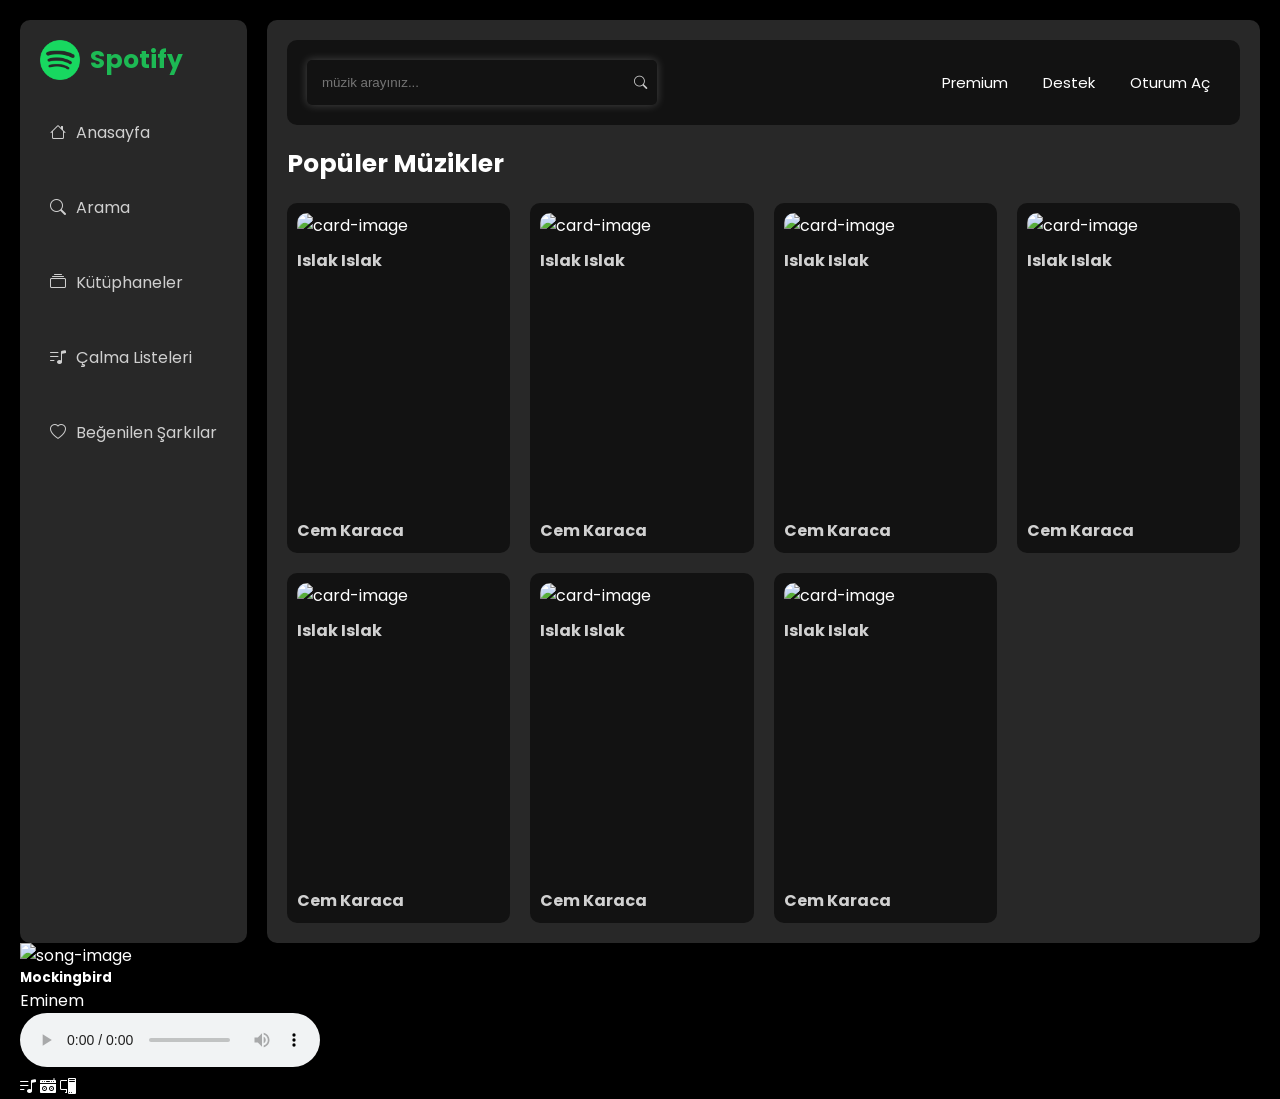
==== js/2-projeler/spotify-clone/index.html @ 463ed9a8 "spotify clone aside main" ====
<!doctype html>
<html lang="en">
  <head>
    <meta charset="UTF-8" />
    <meta name="viewport" content="width=device-width, initial-scale=1.0" />
    <title>Spotify Clone</title>

    <!-- Css Link -->
    <link rel="stylesheet" href="./styles/style.css" />

    <!-- Bs Icon CDN -->
    <link
      rel="stylesheet"
      href="https://cdn.jsdelivr.net/npm/bootstrap-icons@1.13.1/font/bootstrap-icons.min.css"
    />
  </head>
  <body>
    <!-- Layout -->
    <section class="layout">
      <!-- Aside -->
      <aside>
        <!-- Logo -->
        <figure>
          <img src="./images/logo.png" alt="logo" />
          <span>Spotify</span>
        </figure>

        <!-- Navigation -->
        <nav>
          <!-- Navitaion Item-1 -->
          <a href="#" class="nav-item">
            <i class="bi bi-house"></i>
            <span>Anasayfa</span>
          </a>

          <!-- Navitaion Item-2 -->
          <a href="#" class="nav-item">
            <i class="bi bi-search"></i>
            <span>Arama</span>
          </a>

          <!-- Navitaion Item-1 -->
          <a href="#" class="nav-item">
            <i class="bi bi-collection"></i>
            <span>Kütüphaneler</span>
          </a>

          <!-- Navitaion Item-1 -->
          <a href="#" class="nav-item">
            <i class="bi bi-music-note-list"></i>
            <span>Çalma Listeleri</span>
          </a>

          <!-- Navitaion Item-1 -->
          <a href="#" class="nav-item">
            <i class="bi bi-heart"></i>
            <span>Beğenilen Şarkılar</span>
          </a>
        </nav>
      </aside>

      <!-- Main -->
      <main>
        <!-- Header -->
        <header>
          <!-- Form -->
          <form>
            <input type="search" placeholder="müzik arayınız..." />
            <button>
              <i class="bi bi-search"></i>
            </button>
          </form>

          <!-- Nav -->
          <nav>
            <a href="#">Premium</a>
            <a href="#">Destek</a>
            <a href="#">Oturum Aç</a>
          </nav>
        </header>

        <!-- Results Section -->
        <section>
          <!-- Title -->
          <h1 id="title">Popüler Müzikler</h1>

          <!-- Music List -->
          <div id="music-list">
            <!-- Card-1 -->
            <div class="card">
              <figure>
                <img
                  src="https://is1-ssl.mzstatic.com/image/thumb/Music114/v4/72/bf/3c/72bf3c78-f0b4-e5ef-2b86-31c46a2c3979/cover.jpg/400x400cc.jpg"
                  alt="card-image"
                />

                <div class="play-icon">
                  <i class="bi bi-play-fill"></i>
                </div>
              </figure>

              <div class="card-info">
                <h4>Islak Islak</h4>
                <h4>Cem Karaca</h4>
              </div>
            </div>

            <!-- Card-2 -->
            <div class="card">
              <figure>
                <img
                  src="https://is1-ssl.mzstatic.com/image/thumb/Music114/v4/72/bf/3c/72bf3c78-f0b4-e5ef-2b86-31c46a2c3979/cover.jpg/400x400cc.jpg"
                  alt="card-image"
                />

                <div class="play-icon">
                  <i class="bi bi-play-fill"></i>
                </div>
              </figure>

              <div class="card-info">
                <h4>Islak Islak</h4>
                <h4>Cem Karaca</h4>
              </div>
            </div>

            <!-- Card-3 -->
            <div class="card">
              <figure>
                <img
                  src="https://is1-ssl.mzstatic.com/image/thumb/Music114/v4/72/bf/3c/72bf3c78-f0b4-e5ef-2b86-31c46a2c3979/cover.jpg/400x400cc.jpg"
                  alt="card-image"
                />

                <div class="play-icon">
                  <i class="bi bi-play-fill"></i>
                </div>
              </figure>

              <div class="card-info">
                <h4>Islak Islak</h4>
                <h4>Cem Karaca</h4>
              </div>
            </div>

            <!-- Card-4 -->
            <div class="card">
              <figure>
                <img
                  src="https://is1-ssl.mzstatic.com/image/thumb/Music114/v4/72/bf/3c/72bf3c78-f0b4-e5ef-2b86-31c46a2c3979/cover.jpg/400x400cc.jpg"
                  alt="card-image"
                />

                <div class="play-icon">
                  <i class="bi bi-play-fill"></i>
                </div>
              </figure>

              <div class="card-info">
                <h4>Islak Islak</h4>
                <h4>Cem Karaca</h4>
              </div>
            </div>

            <!-- Card-5 -->
            <div class="card">
              <figure>
                <img
                  src="https://is1-ssl.mzstatic.com/image/thumb/Music114/v4/72/bf/3c/72bf3c78-f0b4-e5ef-2b86-31c46a2c3979/cover.jpg/400x400cc.jpg"
                  alt="card-image"
                />

                <div class="play-icon">
                  <i class="bi bi-play-fill"></i>
                </div>
              </figure>

              <div class="card-info">
                <h4>Islak Islak</h4>
                <h4>Cem Karaca</h4>
              </div>
            </div>

            <!-- Card-6 -->
            <div class="card">
              <figure>
                <img
                  src="https://is1-ssl.mzstatic.com/image/thumb/Music114/v4/72/bf/3c/72bf3c78-f0b4-e5ef-2b86-31c46a2c3979/cover.jpg/400x400cc.jpg"
                  alt="card-image"
                />

                <div class="play-icon">
                  <i class="bi bi-play-fill"></i>
                </div>
              </figure>

              <div class="card-info">
                <h4>Islak Islak</h4>
                <h4>Cem Karaca</h4>
              </div>
            </div>

            <!-- Card-7 -->
            <div class="card">
              <figure>
                <img
                  src="https://is1-ssl.mzstatic.com/image/thumb/Music114/v4/72/bf/3c/72bf3c78-f0b4-e5ef-2b86-31c46a2c3979/cover.jpg/400x400cc.jpg"
                  alt="card-image"
                />

                <div class="play-icon">
                  <i class="bi bi-play-fill"></i>
                </div>
              </figure>

              <div class="card-info">
                <h4>Islak Islak</h4>
                <h4>Cem Karaca</h4>
              </div>
            </div>
          </div>
        </section>
      </main>
    </section>

    <!-- Player -->
    <section class="player">
      <!-- Info -->
      <div class="info">
        <!-- ımage -->
        <img
          src="https://is1-ssl.mzstatic.com/image/thumb/Music128/v4/99/4a/a6/994aa6ee-8232-c580-a7a4-1d4dfd602511/00602498648841.rgb.jpg/400x400cc.jpg"
          alt="song-image"
        />

        <!-- Songs Detail -->
        <div>
          <h5>Mockingbird</h5>
          <p>Eminem</p>
        </div>
      </div>

      <!-- Audio -->
      <audio
        src="https://audio-ssl.itunes.apple.com/itunes-assets/AudioPreview125/v4/65/c6/15/65c61537-1c2f-e2bd-0f26-2ed9818fb86f/mzaf_9317418265960662555.plus.aac.ep.m4a"
        controls
      ></audio>

      <!-- Icons -->
      <div class="icons">
        <i class="bi bi-music-note-list"></i>
        <i class="bi bi-boombox-fill"></i>
        <i class="bi bi-pc-display"></i>
      </div>
    </section>
  </body>
</html>
---- js/2-projeler/spotify-clone/styles/style.css ----
@import url("https://fonts.googleapis.com/css2?family=Poppins:ital,wght@0,100;0,200;0,300;0,400;0,500;0,600;0,700;0,800;0,900;1,100;1,200;1,300;1,400;1,500;1,600;1,700;1,800;1,900&display=swap");
* {
  margin: 0;
  padding: 0;
  box-sizing: border-box;
  border: none;
  outline: none;
  list-style: none;
  text-decoration: none;
}

aside {
  background-color: #282828;
  padding: 20px;
  border-radius: 10px;
}
aside figure {
  display: flex;
  align-items: center;
  gap: 10px;
}
aside figure img {
  width: 40px;
}
aside figure span {
  font-size: 25px;
  font-weight: bold;
  color: #1db954;
}
@media (max-width: 992px) {
  aside figure span {
    display: none;
  }
}
aside nav {
  display: flex;
  flex-direction: column;
  margin-top: 30px;
  gap: 30px;
}
aside nav .nav-item {
  display: flex;
  align-items: center;
  gap: 10px;
  padding: 10px;
  white-space: nowrap;
  color: rgba(255, 255, 255, 0.78);
  border-radius: 10px;
}
aside nav .nav-item:hover {
  background-color: #1db954;
  color: #121212;
}
@media (max-width: 992px) {
  aside nav .nav-item i {
    font-size: 20px;
  }
}
@media (max-width: 992px) {
  aside nav .nav-item span {
    display: none;
  }
}

main {
  background-color: #282828;
  width: 100%;
  height: 100%;
  padding: 20px;
  overflow-y: auto;
  border-radius: 10px;
  display: flex;
  flex-direction: column;
}
main header {
  background-color: #121212;
  display: flex;
  justify-content: space-between;
  align-items: center;
  padding: 20px;
  border-radius: 10px;
  gap: 20px;
}
main header form {
  display: flex;
  align-items: center;
  width: 100%;
  max-width: 350px;
  border-radius: 5px;
  box-shadow: 0 0 10px rgba(255, 255, 255, 0.221);
}
@media (max-width: 992px) {
  main header form {
    max-width: unset;
  }
}
main header form input {
  background-color: transparent;
  padding: 15px;
  color: rgba(255, 255, 255, 0.78);
  width: 100%;
}
main header form button {
  background-color: transparent;
  color: rgba(255, 255, 255, 0.78);
  cursor: pointer;
  margin-right: 10px;
}
main header nav {
  display: flex;
  align-items: center;
  gap: 15px;
}
@media (max-width: 992px) {
  main header nav {
    display: none;
  }
}
main header nav a {
  color: white;
  font-size: 15px;
  white-space: nowrap;
  padding: 10px;
}
main section #title {
  font-size: 25px;
  margin: 20px 0;
}
main section #music-list {
  display: grid;
  grid-template-columns: repeat(auto-fit, minmax(200px, 1fr));
  gap: 20px;
  position: relative;
}
main section #music-list .card {
  background-color: #121212;
  padding: 10px;
  border-radius: 10px;
  display: flex;
  flex-direction: column;
  height: 350px;
}
@media (max-width: 768px) {
  main section #music-list .card {
    height: -moz-fit-content !important;
    height: fit-content !important;
  }
}
main section #music-list .card:hover .play-icon {
  opacity: 1;
  bottom: 20px;
}
main section #music-list .card figure {
  position: relative;
}
main section #music-list .card figure img {
  width: 100%;
  border-radius: 10px;
}
main section #music-list .card figure .play-icon {
  position: absolute;
  right: 10px;
  bottom: -20px;
  background-color: #1db954;
  height: 40px;
  width: 40px;
  border-radius: 50%;
  display: grid;
  place-items: center;
  font-size: 23px;
  cursor: pointer;
  transition: all 0.3s ease;
  opacity: 0;
}
main section #music-list .card figure .play-icon:hover {
  background: #0c6d32;
  transform: rotate(360deg) scale(1.1);
}
main section #music-list .card .card-info {
  margin-top: 10px;
  height: 100%;
  display: flex;
  flex-direction: column;
  justify-content: space-between;
  gap: 10px;
}
main section #music-list .card .card-info h4 {
  color: #d1d1d1;
}

body {
  font-family: "Poppins", sans-serif;
  background-color: black;
  color: white;
  height: 100vh;
  padding: 20px;
}

.layout {
  display: flex;
  gap: 20px;
}/*# sourceMappingURL=style.css.map */
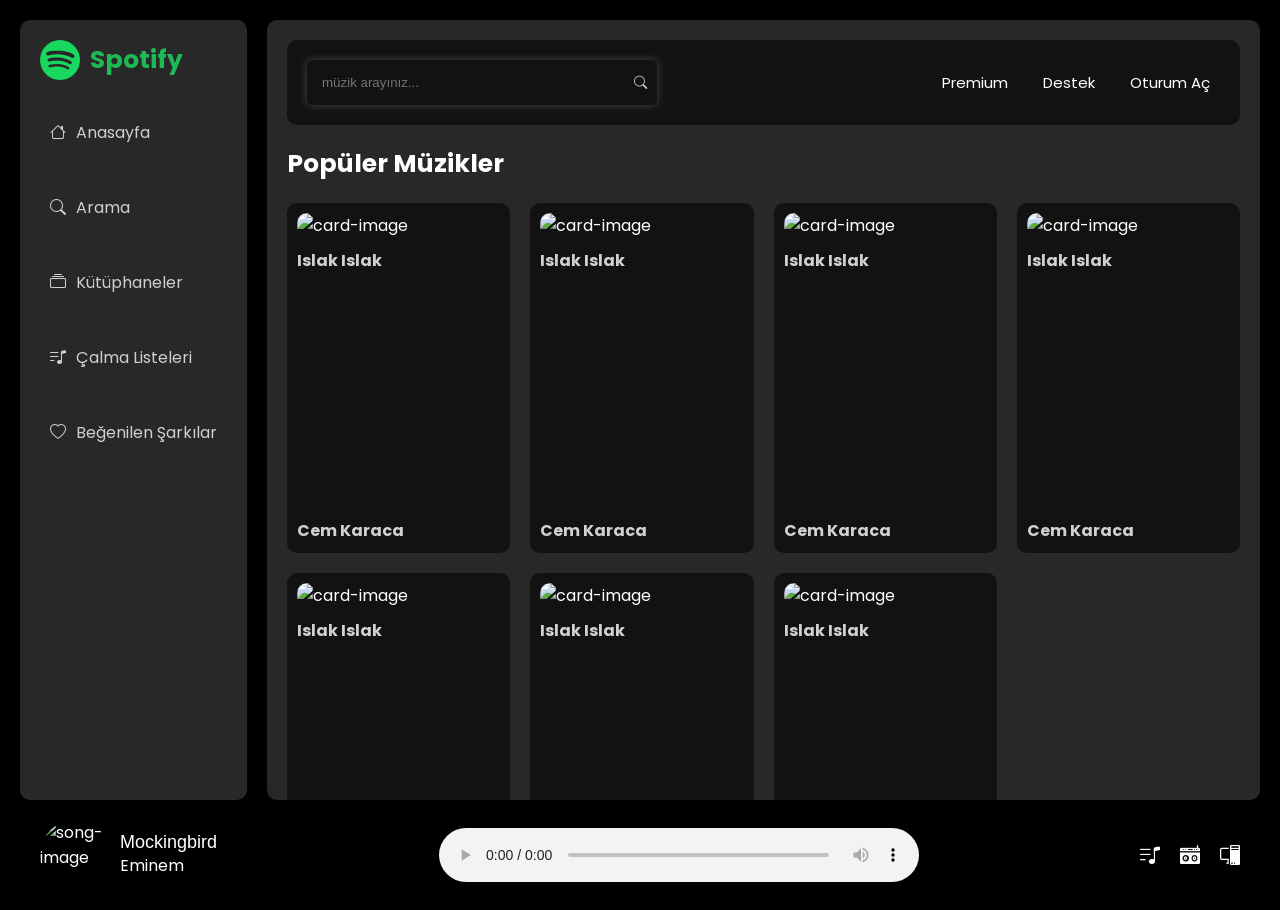
==== commit 73139252: "html css tamamlandı" ====
--- a/js/2-projeler/spotify-clone/index.html
+++ b/js/2-projeler/spotify-clone/index.html
@@ -3,7 +3,7 @@
   <head>
     <meta charset="UTF-8" />
     <meta name="viewport" content="width=device-width, initial-scale=1.0" />
-    <title>Spotify Clone</title>
+    <title>Spotify Clone 9.Uzman Çocuk</title>
 
     <!-- Css Link -->
     <link rel="stylesheet" href="./styles/style.css" />
@@ -253,5 +253,8 @@
         <i class="bi bi-pc-display"></i>
       </div>
     </section>
+
+    <!-- Js Bağlantısı -->
+    <script type="module" src="./js/main.js"></script>
   </body>
 </html>
--- a/js/2-projeler/spotify-clone/styles/style.css
+++ b/js/2-projeler/spotify-clone/styles/style.css
@@ -13,6 +13,11 @@
   background-color: #282828;
   padding: 20px;
   border-radius: 10px;
+}
+@media (max-width: 1200px) {
+  aside {
+    padding: 20px 10px;
+  }
 }
 aside figure {
   display: flex;
@@ -188,15 +193,51 @@
   color: #d1d1d1;
 }
 
+.player {
+  display: flex;
+  align-items: center;
+  justify-content: space-between;
+  padding: 20px;
+}
+.player .info {
+  display: flex;
+  align-items: center;
+  gap: 10px;
+}
+.player .info img {
+  width: 70px;
+  height: 70px;
+  border-radius: 50%;
+}
+.player .info div h5 {
+  font-size: 18px;
+  font-weight: 500;
+}
+.player audio {
+  width: 40%;
+}
+.player .icons {
+  display: flex;
+  gap: 20px;
+  font-size: 20px;
+}
+@media (max-width: 768px) {
+  .player .icons {
+    display: none;
+  }
+}
+
 body {
   font-family: "Poppins", sans-serif;
   background-color: black;
   color: white;
   height: 100vh;
   padding: 20px;
+  overflow: hidden;
 }
 
 .layout {
   display: flex;
   gap: 20px;
+  height: calc(100vh - 120px);
 }/*# sourceMappingURL=style.css.map */
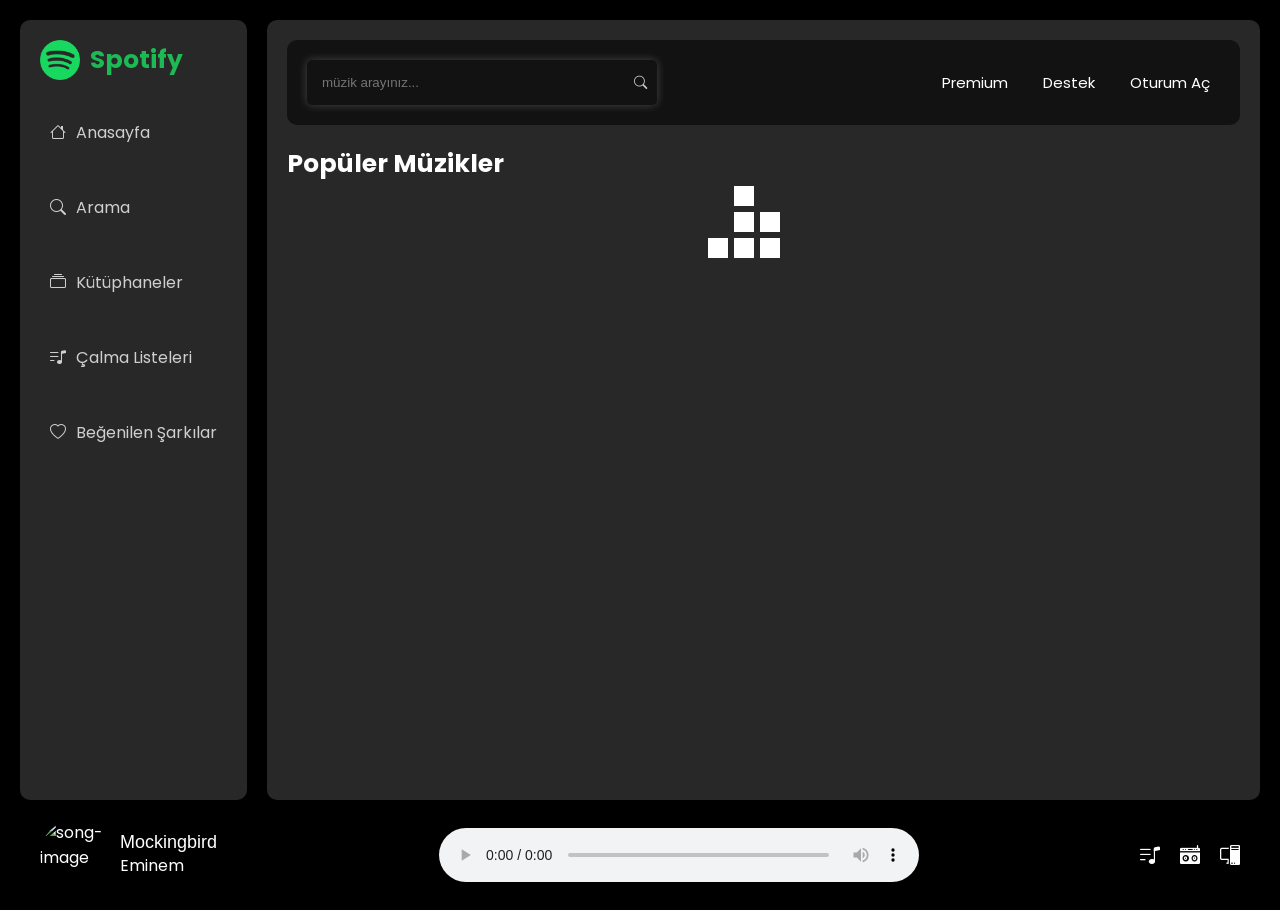
==== commit 0794dff0: "api işlemleri" ====
--- a/js/2-projeler/spotify-clone/index.html
+++ b/js/2-projeler/spotify-clone/index.html
@@ -87,137 +87,137 @@
           <!-- Music List -->
           <div id="music-list">
             <!-- Card-1 -->
-            <div class="card">
-              <figure>
-                <img
-                  src="https://is1-ssl.mzstatic.com/image/thumb/Music114/v4/72/bf/3c/72bf3c78-f0b4-e5ef-2b86-31c46a2c3979/cover.jpg/400x400cc.jpg"
-                  alt="card-image"
-                />
-
-                <div class="play-icon">
-                  <i class="bi bi-play-fill"></i>
-                </div>
-              </figure>
-
-              <div class="card-info">
-                <h4>Islak Islak</h4>
-                <h4>Cem Karaca</h4>
-              </div>
-            </div>
+            <!-- <div class="card">
+              <figure>
+                <img
+                  src="https://is1-ssl.mzstatic.com/image/thumb/Music114/v4/72/bf/3c/72bf3c78-f0b4-e5ef-2b86-31c46a2c3979/cover.jpg/400x400cc.jpg"
+                  alt="card-image"
+                />
+
+                <div class="play-icon">
+                  <i class="bi bi-play-fill"></i>
+                </div>
+              </figure>
+
+              <div class="card-info">
+                <h4>Islak Islak</h4>
+                <h4>Cem Karaca</h4>
+              </div>
+            </div> -->
 
             <!-- Card-2 -->
-            <div class="card">
-              <figure>
-                <img
-                  src="https://is1-ssl.mzstatic.com/image/thumb/Music114/v4/72/bf/3c/72bf3c78-f0b4-e5ef-2b86-31c46a2c3979/cover.jpg/400x400cc.jpg"
-                  alt="card-image"
-                />
-
-                <div class="play-icon">
-                  <i class="bi bi-play-fill"></i>
-                </div>
-              </figure>
-
-              <div class="card-info">
-                <h4>Islak Islak</h4>
-                <h4>Cem Karaca</h4>
-              </div>
-            </div>
+            <!-- <div class="card">
+              <figure>
+                <img
+                  src="https://is1-ssl.mzstatic.com/image/thumb/Music114/v4/72/bf/3c/72bf3c78-f0b4-e5ef-2b86-31c46a2c3979/cover.jpg/400x400cc.jpg"
+                  alt="card-image"
+                />
+
+                <div class="play-icon">
+                  <i class="bi bi-play-fill"></i>
+                </div>
+              </figure>
+
+              <div class="card-info">
+                <h4>Islak Islak</h4>
+                <h4>Cem Karaca</h4>
+              </div>
+            </div> -->
 
             <!-- Card-3 -->
-            <div class="card">
-              <figure>
-                <img
-                  src="https://is1-ssl.mzstatic.com/image/thumb/Music114/v4/72/bf/3c/72bf3c78-f0b4-e5ef-2b86-31c46a2c3979/cover.jpg/400x400cc.jpg"
-                  alt="card-image"
-                />
-
-                <div class="play-icon">
-                  <i class="bi bi-play-fill"></i>
-                </div>
-              </figure>
-
-              <div class="card-info">
-                <h4>Islak Islak</h4>
-                <h4>Cem Karaca</h4>
-              </div>
-            </div>
+            <!-- <div class="card">
+              <figure>
+                <img
+                  src="https://is1-ssl.mzstatic.com/image/thumb/Music114/v4/72/bf/3c/72bf3c78-f0b4-e5ef-2b86-31c46a2c3979/cover.jpg/400x400cc.jpg"
+                  alt="card-image"
+                />
+
+                <div class="play-icon">
+                  <i class="bi bi-play-fill"></i>
+                </div>
+              </figure>
+
+              <div class="card-info">
+                <h4>Islak Islak</h4>
+                <h4>Cem Karaca</h4>
+              </div>
+            </div> -->
 
             <!-- Card-4 -->
-            <div class="card">
-              <figure>
-                <img
-                  src="https://is1-ssl.mzstatic.com/image/thumb/Music114/v4/72/bf/3c/72bf3c78-f0b4-e5ef-2b86-31c46a2c3979/cover.jpg/400x400cc.jpg"
-                  alt="card-image"
-                />
-
-                <div class="play-icon">
-                  <i class="bi bi-play-fill"></i>
-                </div>
-              </figure>
-
-              <div class="card-info">
-                <h4>Islak Islak</h4>
-                <h4>Cem Karaca</h4>
-              </div>
-            </div>
+            <!-- <div class="card">
+              <figure>
+                <img
+                  src="https://is1-ssl.mzstatic.com/image/thumb/Music114/v4/72/bf/3c/72bf3c78-f0b4-e5ef-2b86-31c46a2c3979/cover.jpg/400x400cc.jpg"
+                  alt="card-image"
+                />
+
+                <div class="play-icon">
+                  <i class="bi bi-play-fill"></i>
+                </div>
+              </figure>
+
+              <div class="card-info">
+                <h4>Islak Islak</h4>
+                <h4>Cem Karaca</h4>
+              </div>
+            </div> -->
 
             <!-- Card-5 -->
-            <div class="card">
-              <figure>
-                <img
-                  src="https://is1-ssl.mzstatic.com/image/thumb/Music114/v4/72/bf/3c/72bf3c78-f0b4-e5ef-2b86-31c46a2c3979/cover.jpg/400x400cc.jpg"
-                  alt="card-image"
-                />
-
-                <div class="play-icon">
-                  <i class="bi bi-play-fill"></i>
-                </div>
-              </figure>
-
-              <div class="card-info">
-                <h4>Islak Islak</h4>
-                <h4>Cem Karaca</h4>
-              </div>
-            </div>
+            <!-- <div class="card">
+              <figure>
+                <img
+                  src="https://is1-ssl.mzstatic.com/image/thumb/Music114/v4/72/bf/3c/72bf3c78-f0b4-e5ef-2b86-31c46a2c3979/cover.jpg/400x400cc.jpg"
+                  alt="card-image"
+                />
+
+                <div class="play-icon">
+                  <i class="bi bi-play-fill"></i>
+                </div>
+              </figure>
+
+              <div class="card-info">
+                <h4>Islak Islak</h4>
+                <h4>Cem Karaca</h4>
+              </div>
+            </div> -->
 
             <!-- Card-6 -->
-            <div class="card">
-              <figure>
-                <img
-                  src="https://is1-ssl.mzstatic.com/image/thumb/Music114/v4/72/bf/3c/72bf3c78-f0b4-e5ef-2b86-31c46a2c3979/cover.jpg/400x400cc.jpg"
-                  alt="card-image"
-                />
-
-                <div class="play-icon">
-                  <i class="bi bi-play-fill"></i>
-                </div>
-              </figure>
-
-              <div class="card-info">
-                <h4>Islak Islak</h4>
-                <h4>Cem Karaca</h4>
-              </div>
-            </div>
+            <!-- <div class="card">
+              <figure>
+                <img
+                  src="https://is1-ssl.mzstatic.com/image/thumb/Music114/v4/72/bf/3c/72bf3c78-f0b4-e5ef-2b86-31c46a2c3979/cover.jpg/400x400cc.jpg"
+                  alt="card-image"
+                />
+
+                <div class="play-icon">
+                  <i class="bi bi-play-fill"></i>
+                </div>
+              </figure>
+
+              <div class="card-info">
+                <h4>Islak Islak</h4>
+                <h4>Cem Karaca</h4>
+              </div>
+            </div> -->
 
             <!-- Card-7 -->
-            <div class="card">
-              <figure>
-                <img
-                  src="https://is1-ssl.mzstatic.com/image/thumb/Music114/v4/72/bf/3c/72bf3c78-f0b4-e5ef-2b86-31c46a2c3979/cover.jpg/400x400cc.jpg"
-                  alt="card-image"
-                />
-
-                <div class="play-icon">
-                  <i class="bi bi-play-fill"></i>
-                </div>
-              </figure>
-
-              <div class="card-info">
-                <h4>Islak Islak</h4>
-                <h4>Cem Karaca</h4>
-              </div>
-            </div>
+            <!-- <div class="card">
+              <figure>
+                <img
+                  src="https://is1-ssl.mzstatic.com/image/thumb/Music114/v4/72/bf/3c/72bf3c78-f0b4-e5ef-2b86-31c46a2c3979/cover.jpg/400x400cc.jpg"
+                  alt="card-image"
+                />
+
+                <div class="play-icon">
+                  <i class="bi bi-play-fill"></i>
+                </div>
+              </figure>
+
+              <div class="card-info">
+                <h4>Islak Islak</h4>
+                <h4>Cem Karaca</h4>
+              </div>
+            </div> -->
           </div>
         </section>
       </main>
--- a/js/2-projeler/spotify-clone/styles/style.css
+++ b/js/2-projeler/spotify-clone/styles/style.css
@@ -136,6 +136,7 @@
   grid-template-columns: repeat(auto-fit, minmax(200px, 1fr));
   gap: 20px;
   position: relative;
+  height: 100%;
 }
 main section #music-list .card {
   background-color: #121212;
@@ -177,6 +178,9 @@
   transition: all 0.3s ease;
   opacity: 0;
 }
+main section #music-list .card figure .play-icon i {
+  pointer-events: none;
+}
 main section #music-list .card figure .play-icon:hover {
   background: #0c6d32;
   transform: rotate(360deg) scale(1.1);
@@ -240,4 +244,403 @@
   display: flex;
   gap: 20px;
   height: calc(100vh - 120px);
+}
+
+/* From Uiverse.io by Nawsome */
+.banter-loader {
+  position: absolute;
+  left: 50%;
+  top: 50%;
+  transform: translate(-50%, -50%);
+  width: 72px;
+  height: 72px;
+  margin-left: -20px;
+  margin-top: -20px;
+}
+
+.banter-loader__box {
+  float: left;
+  position: relative;
+  width: 20px;
+  height: 20px;
+  margin-right: 6px;
+}
+
+.banter-loader__box:before {
+  content: "";
+  position: absolute;
+  left: 0;
+  top: 0;
+  width: 100%;
+  height: 100%;
+  background: #fff;
+}
+
+.banter-loader__box:nth-child(3n) {
+  margin-right: 0;
+  margin-bottom: 6px;
+}
+
+.banter-loader__box:nth-child(1):before,
+.banter-loader__box:nth-child(4):before {
+  margin-left: 26px;
+}
+
+.banter-loader__box:nth-child(3):before {
+  margin-top: 52px;
+}
+
+.banter-loader__box:last-child {
+  margin-bottom: 0;
+}
+
+@keyframes moveBox-1 {
+  9.0909090909% {
+    transform: translate(-26px, 0);
+  }
+  18.1818181818% {
+    transform: translate(0px, 0);
+  }
+  27.2727272727% {
+    transform: translate(0px, 0);
+  }
+  36.3636363636% {
+    transform: translate(26px, 0);
+  }
+  45.4545454545% {
+    transform: translate(26px, 26px);
+  }
+  54.5454545455% {
+    transform: translate(26px, 26px);
+  }
+  63.6363636364% {
+    transform: translate(26px, 26px);
+  }
+  72.7272727273% {
+    transform: translate(26px, 0px);
+  }
+  81.8181818182% {
+    transform: translate(0px, 0px);
+  }
+  90.9090909091% {
+    transform: translate(-26px, 0px);
+  }
+  100% {
+    transform: translate(0px, 0px);
+  }
+}
+.banter-loader__box:nth-child(1) {
+  animation: moveBox-1 4s infinite;
+}
+
+@keyframes moveBox-2 {
+  9.0909090909% {
+    transform: translate(0, 0);
+  }
+  18.1818181818% {
+    transform: translate(26px, 0);
+  }
+  27.2727272727% {
+    transform: translate(0px, 0);
+  }
+  36.3636363636% {
+    transform: translate(26px, 0);
+  }
+  45.4545454545% {
+    transform: translate(26px, 26px);
+  }
+  54.5454545455% {
+    transform: translate(26px, 26px);
+  }
+  63.6363636364% {
+    transform: translate(26px, 26px);
+  }
+  72.7272727273% {
+    transform: translate(26px, 26px);
+  }
+  81.8181818182% {
+    transform: translate(0px, 26px);
+  }
+  90.9090909091% {
+    transform: translate(0px, 26px);
+  }
+  100% {
+    transform: translate(0px, 0px);
+  }
+}
+.banter-loader__box:nth-child(2) {
+  animation: moveBox-2 4s infinite;
+}
+
+@keyframes moveBox-3 {
+  9.0909090909% {
+    transform: translate(-26px, 0);
+  }
+  18.1818181818% {
+    transform: translate(-26px, 0);
+  }
+  27.2727272727% {
+    transform: translate(0px, 0);
+  }
+  36.3636363636% {
+    transform: translate(-26px, 0);
+  }
+  45.4545454545% {
+    transform: translate(-26px, 0);
+  }
+  54.5454545455% {
+    transform: translate(-26px, 0);
+  }
+  63.6363636364% {
+    transform: translate(-26px, 0);
+  }
+  72.7272727273% {
+    transform: translate(-26px, 0);
+  }
+  81.8181818182% {
+    transform: translate(-26px, -26px);
+  }
+  90.9090909091% {
+    transform: translate(0px, -26px);
+  }
+  100% {
+    transform: translate(0px, 0px);
+  }
+}
+.banter-loader__box:nth-child(3) {
+  animation: moveBox-3 4s infinite;
+}
+
+@keyframes moveBox-4 {
+  9.0909090909% {
+    transform: translate(-26px, 0);
+  }
+  18.1818181818% {
+    transform: translate(-26px, 0);
+  }
+  27.2727272727% {
+    transform: translate(-26px, -26px);
+  }
+  36.3636363636% {
+    transform: translate(0px, -26px);
+  }
+  45.4545454545% {
+    transform: translate(0px, 0px);
+  }
+  54.5454545455% {
+    transform: translate(0px, -26px);
+  }
+  63.6363636364% {
+    transform: translate(0px, -26px);
+  }
+  72.7272727273% {
+    transform: translate(0px, -26px);
+  }
+  81.8181818182% {
+    transform: translate(-26px, -26px);
+  }
+  90.9090909091% {
+    transform: translate(-26px, 0px);
+  }
+  100% {
+    transform: translate(0px, 0px);
+  }
+}
+.banter-loader__box:nth-child(4) {
+  animation: moveBox-4 4s infinite;
+}
+
+@keyframes moveBox-5 {
+  9.0909090909% {
+    transform: translate(0, 0);
+  }
+  18.1818181818% {
+    transform: translate(0, 0);
+  }
+  27.2727272727% {
+    transform: translate(0, 0);
+  }
+  36.3636363636% {
+    transform: translate(26px, 0);
+  }
+  45.4545454545% {
+    transform: translate(26px, 0);
+  }
+  54.5454545455% {
+    transform: translate(26px, 0);
+  }
+  63.6363636364% {
+    transform: translate(26px, 0);
+  }
+  72.7272727273% {
+    transform: translate(26px, 0);
+  }
+  81.8181818182% {
+    transform: translate(26px, -26px);
+  }
+  90.9090909091% {
+    transform: translate(0px, -26px);
+  }
+  100% {
+    transform: translate(0px, 0px);
+  }
+}
+.banter-loader__box:nth-child(5) {
+  animation: moveBox-5 4s infinite;
+}
+
+@keyframes moveBox-6 {
+  9.0909090909% {
+    transform: translate(0, 0);
+  }
+  18.1818181818% {
+    transform: translate(-26px, 0);
+  }
+  27.2727272727% {
+    transform: translate(-26px, 0);
+  }
+  36.3636363636% {
+    transform: translate(0px, 0);
+  }
+  45.4545454545% {
+    transform: translate(0px, 0);
+  }
+  54.5454545455% {
+    transform: translate(0px, 0);
+  }
+  63.6363636364% {
+    transform: translate(0px, 0);
+  }
+  72.7272727273% {
+    transform: translate(0px, 26px);
+  }
+  81.8181818182% {
+    transform: translate(-26px, 26px);
+  }
+  90.9090909091% {
+    transform: translate(-26px, 0px);
+  }
+  100% {
+    transform: translate(0px, 0px);
+  }
+}
+.banter-loader__box:nth-child(6) {
+  animation: moveBox-6 4s infinite;
+}
+
+@keyframes moveBox-7 {
+  9.0909090909% {
+    transform: translate(26px, 0);
+  }
+  18.1818181818% {
+    transform: translate(26px, 0);
+  }
+  27.2727272727% {
+    transform: translate(26px, 0);
+  }
+  36.3636363636% {
+    transform: translate(0px, 0);
+  }
+  45.4545454545% {
+    transform: translate(0px, -26px);
+  }
+  54.5454545455% {
+    transform: translate(26px, -26px);
+  }
+  63.6363636364% {
+    transform: translate(0px, -26px);
+  }
+  72.7272727273% {
+    transform: translate(0px, -26px);
+  }
+  81.8181818182% {
+    transform: translate(0px, 0px);
+  }
+  90.9090909091% {
+    transform: translate(26px, 0px);
+  }
+  100% {
+    transform: translate(0px, 0px);
+  }
+}
+.banter-loader__box:nth-child(7) {
+  animation: moveBox-7 4s infinite;
+}
+
+@keyframes moveBox-8 {
+  9.0909090909% {
+    transform: translate(0, 0);
+  }
+  18.1818181818% {
+    transform: translate(-26px, 0);
+  }
+  27.2727272727% {
+    transform: translate(-26px, -26px);
+  }
+  36.3636363636% {
+    transform: translate(0px, -26px);
+  }
+  45.4545454545% {
+    transform: translate(0px, -26px);
+  }
+  54.5454545455% {
+    transform: translate(0px, -26px);
+  }
+  63.6363636364% {
+    transform: translate(0px, -26px);
+  }
+  72.7272727273% {
+    transform: translate(0px, -26px);
+  }
+  81.8181818182% {
+    transform: translate(26px, -26px);
+  }
+  90.9090909091% {
+    transform: translate(26px, 0px);
+  }
+  100% {
+    transform: translate(0px, 0px);
+  }
+}
+.banter-loader__box:nth-child(8) {
+  animation: moveBox-8 4s infinite;
+}
+
+@keyframes moveBox-9 {
+  9.0909090909% {
+    transform: translate(-26px, 0);
+  }
+  18.1818181818% {
+    transform: translate(-26px, 0);
+  }
+  27.2727272727% {
+    transform: translate(0px, 0);
+  }
+  36.3636363636% {
+    transform: translate(-26px, 0);
+  }
+  45.4545454545% {
+    transform: translate(0px, 0);
+  }
+  54.5454545455% {
+    transform: translate(0px, 0);
+  }
+  63.6363636364% {
+    transform: translate(-26px, 0);
+  }
+  72.7272727273% {
+    transform: translate(-26px, 0);
+  }
+  81.8181818182% {
+    transform: translate(-52px, 0);
+  }
+  90.9090909091% {
+    transform: translate(-26px, 0);
+  }
+  100% {
+    transform: translate(0px, 0);
+  }
+}
+.banter-loader__box:nth-child(9) {
+  animation: moveBox-9 4s infinite;
 }/*# sourceMappingURL=style.css.map */
